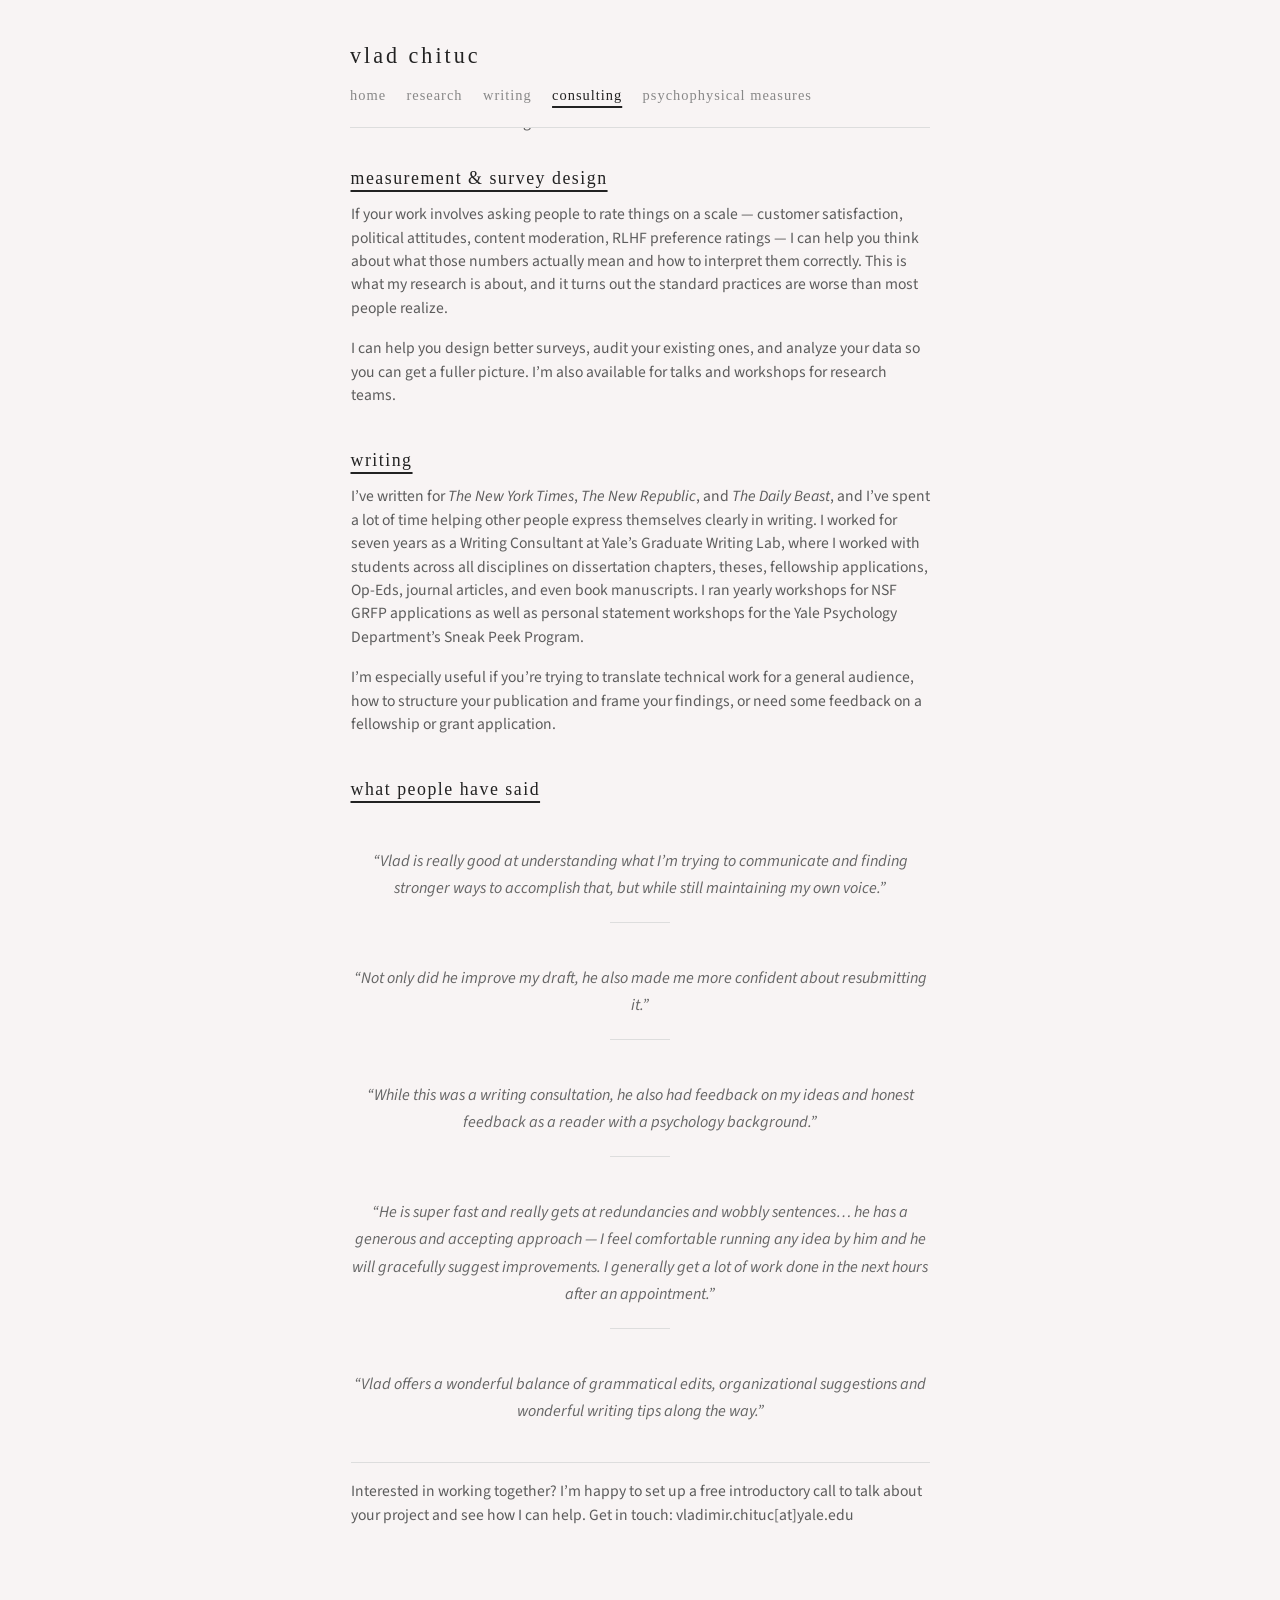
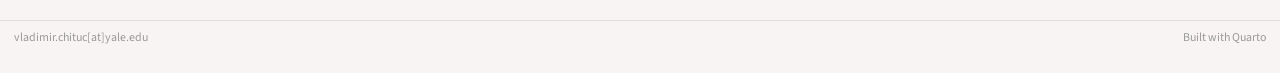
==== consulting.html @ decdd90c "Built site for gh-pages" ====
<!DOCTYPE html>
<html xmlns="http://www.w3.org/1999/xhtml" lang="en" xml:lang="en"><head>

<meta charset="utf-8">
<meta name="generator" content="quarto-1.8.27">

<meta name="viewport" content="width=device-width, initial-scale=1.0, user-scalable=yes">


<title>consulting – vlad chituc</title>
<style>
code{white-space: pre-wrap;}
span.smallcaps{font-variant: small-caps;}
div.columns{display: flex; gap: min(4vw, 1.5em);}
div.column{flex: auto; overflow-x: auto;}
div.hanging-indent{margin-left: 1.5em; text-indent: -1.5em;}
ul.task-list{list-style: none;}
ul.task-list li input[type="checkbox"] {
  width: 0.8em;
  margin: 0 0.8em 0.2em -1em; /* quarto-specific, see https://github.com/quarto-dev/quarto-cli/issues/4556 */ 
  vertical-align: middle;
}
</style>


<script src="site_libs/quarto-nav/quarto-nav.js"></script>
<script src="site_libs/quarto-nav/headroom.min.js"></script>
<script src="site_libs/clipboard/clipboard.min.js"></script>
<script src="site_libs/quarto-search/autocomplete.umd.js"></script>
<script src="site_libs/quarto-search/fuse.min.js"></script>
<script src="site_libs/quarto-search/quarto-search.js"></script>
<meta name="quarto:offset" content="./">
<script src="site_libs/quarto-html/quarto.js" type="module"></script>
<script src="site_libs/quarto-html/tabsets/tabsets.js" type="module"></script>
<script src="site_libs/quarto-html/axe/axe-check.js" type="module"></script>
<script src="site_libs/quarto-html/popper.min.js"></script>
<script src="site_libs/quarto-html/tippy.umd.min.js"></script>
<script src="site_libs/quarto-html/anchor.min.js"></script>
<link href="site_libs/quarto-html/tippy.css" rel="stylesheet">
<link href="site_libs/quarto-html/quarto-syntax-highlighting-ed96de9b727972fe78a7b5d16c58bf87.css" rel="stylesheet" id="quarto-text-highlighting-styles">
<script src="site_libs/bootstrap/bootstrap.min.js"></script>
<link href="site_libs/bootstrap/bootstrap-icons.css" rel="stylesheet">
<link href="site_libs/bootstrap/bootstrap-2ddfd3d036ffae7f70f91099f4ca9b3e.min.css" rel="stylesheet" append-hash="true" id="quarto-bootstrap" data-mode="light">
<script id="quarto-search-options" type="application/json">{
  "location": "navbar",
  "copy-button": false,
  "collapse-after": 3,
  "panel-placement": "end",
  "type": "overlay",
  "limit": 50,
  "keyboard-shortcut": [
    "f",
    "/",
    "s"
  ],
  "show-item-context": false,
  "language": {
    "search-no-results-text": "No results",
    "search-matching-documents-text": "matching documents",
    "search-copy-link-title": "Copy link to search",
    "search-hide-matches-text": "Hide additional matches",
    "search-more-match-text": "more match in this document",
    "search-more-matches-text": "more matches in this document",
    "search-clear-button-title": "Clear",
    "search-text-placeholder": "",
    "search-detached-cancel-button-title": "Cancel",
    "search-submit-button-title": "Submit",
    "search-label": "Search"
  }
}</script>


<meta property="og:title" content="consulting – vlad chituc">
<meta property="og:description" content="Cognitive scientist studying psychophysics and measurement at Yale University">
<meta property="og:site_name" content="vlad chituc">
</head>

<body class="nav-fixed consulting-page fullcontent quarto-light">

<div id="quarto-search-results"></div>
  <header id="quarto-header" class="headroom fixed-top">
    <nav class="navbar navbar-expand-lg " data-bs-theme="dark">
      <div class="navbar-container container-fluid">
      <div class="navbar-brand-container mx-auto">
    <a class="navbar-brand" href="./index.html">
    <span class="navbar-title">vlad chituc</span>
    </a>
  </div>
          <button class="navbar-toggler" type="button" data-bs-toggle="collapse" data-bs-target="#navbarCollapse" aria-controls="navbarCollapse" role="menu" aria-expanded="false" aria-label="Toggle navigation" onclick="if (window.quartoToggleHeadroom) { window.quartoToggleHeadroom(); }">
  <span class="navbar-toggler-icon"></span>
</button>
          <div class="collapse navbar-collapse" id="navbarCollapse">
            <ul class="navbar-nav navbar-nav-scroll me-auto">
  <li class="nav-item">
    <a class="nav-link" href="./index.html"> 
<span class="menu-text">home</span></a>
  </li>  
  <li class="nav-item">
    <a class="nav-link" href="./research.html"> 
<span class="menu-text">research</span></a>
  </li>  
  <li class="nav-item">
    <a class="nav-link" href="./writing.html"> 
<span class="menu-text">writing</span></a>
  </li>  
  <li class="nav-item">
    <a class="nav-link active" href="./consulting.html" aria-current="page"> 
<span class="menu-text">consulting</span></a>
  </li>  
  <li class="nav-item">
    <a class="nav-link" href="https://vladchituc.com/glms-tools/"> 
<span class="menu-text">psychophysical measures</span></a>
  </li>  
</ul>
          </div> <!-- /navcollapse -->
            <div class="quarto-navbar-tools">
</div>
      </div> <!-- /container-fluid -->
    </nav>
</header>
<!-- content -->
<div id="quarto-content" class="quarto-container page-columns page-rows-contents page-layout-article page-navbar">
<!-- sidebar -->
<!-- margin-sidebar -->
    
<!-- main -->
<main class="content" id="quarto-document-content">

<header id="title-block-header" class="quarto-title-block default">
<div class="quarto-title">
<h1 class="title">consulting</h1>
</div>



<div class="quarto-title-meta">

    
  
    
  </div>
  


</header>


<p>I do two kinds of consulting.</p>
<section id="measurement-survey-design" class="level2">
<h2 class="anchored" data-anchor-id="measurement-survey-design">measurement &amp; survey design</h2>
<p>If your work involves asking people to rate things on a scale — customer satisfaction, political attitudes, content moderation, RLHF preference ratings — I can help you think about what those numbers actually mean and how to interpret them correctly. This is what my research is about, and it turns out the standard practices are worse than most people realize.</p>
<p>I can help you design better surveys, audit your existing ones, and analyze your data so you can get a fuller picture. I’m also available for talks and workshops for research teams.</p>
</section>
<section id="writing" class="level2">
<h2 class="anchored" data-anchor-id="writing">writing</h2>
<p>I’ve written for <em>The New York Times</em>, <em>The New Republic</em>, and <em>The Daily Beast</em>, and I’ve spent a lot of time helping other people express themselves clearly in writing. I worked for seven years as a Writing Consultant at Yale’s Graduate Writing Lab, where I worked with students across all disciplines on dissertation chapters, theses, fellowship applications, Op-Eds, journal articles, and even book manuscripts. I ran yearly workshops for NSF GRFP applications as well as personal statement workshops for the Yale Psychology Department’s <a href="https://www.yalepsychdei.com/sneak-peek">Sneak Peek Program</a>.</p>
<p>I’m especially useful if you’re trying to translate technical work for a general audience, how to structure your publication and frame your findings, or need some feedback on a fellowship or grant application.</p>
</section>
<section id="what-people-have-said" class="level2">
<h2 class="anchored" data-anchor-id="what-people-have-said">what people have said</h2>
<div class="testimonials">
<div class="testimonial">
<p>“Vlad is really good at understanding what I’m trying to communicate and finding stronger ways to accomplish that, but while still maintaining my own voice.”</p>
</div>
<div class="testimonial">
<p>“Not only did he improve my draft, he also made me more confident about resubmitting it.”</p>
</div>
<div class="testimonial">
<p>“While this was a writing consultation, he also had feedback on my ideas and honest feedback as a reader with a psychology background.”</p>
</div>
<div class="testimonial">
<p>“He is super fast and really gets at redundancies and wobbly sentences… he has a generous and accepting approach — I feel comfortable running any idea by him and he will gracefully suggest improvements. I generally get a lot of work done in the next hours after an appointment.”</p>
</div>
<div class="testimonial">
<p>“Vlad offers a wonderful balance of grammatical edits, organizational suggestions and wonderful writing tips along the way.”</p>
</div>
</div>
<hr>
<p>Interested in working together? I’m happy to set up a free introductory call to talk about your project and see how I can help. Get in touch: vladimir.chituc[at]yale.edu</p>


</section>

</main> <!-- /main -->
<script id="quarto-html-after-body" type="application/javascript">
  window.document.addEventListener("DOMContentLoaded", function (event) {
    const icon = "";
    const anchorJS = new window.AnchorJS();
    anchorJS.options = {
      placement: 'right',
      icon: icon
    };
    anchorJS.add('.anchored');
    const isCodeAnnotation = (el) => {
      for (const clz of el.classList) {
        if (clz.startsWith('code-annotation-')) {                     
          return true;
        }
      }
      return false;
    }
    const onCopySuccess = function(e) {
      // button target
      const button = e.trigger;
      // don't keep focus
      button.blur();
      // flash "checked"
      button.classList.add('code-copy-button-checked');
      var currentTitle = button.getAttribute("title");
      button.setAttribute("title", "Copied!");
      let tooltip;
      if (window.bootstrap) {
        button.setAttribute("data-bs-toggle", "tooltip");
        button.setAttribute("data-bs-placement", "left");
        button.setAttribute("data-bs-title", "Copied!");
        tooltip = new bootstrap.Tooltip(button, 
          { trigger: "manual", 
            customClass: "code-copy-button-tooltip",
            offset: [0, -8]});
        tooltip.show();    
      }
      setTimeout(function() {
        if (tooltip) {
          tooltip.hide();
          button.removeAttribute("data-bs-title");
          button.removeAttribute("data-bs-toggle");
          button.removeAttribute("data-bs-placement");
        }
        button.setAttribute("title", currentTitle);
        button.classList.remove('code-copy-button-checked');
      }, 1000);
      // clear code selection
      e.clearSelection();
    }
    const getTextToCopy = function(trigger) {
      const outerScaffold = trigger.parentElement.cloneNode(true);
      const codeEl = outerScaffold.querySelector('code');
      for (const childEl of codeEl.children) {
        if (isCodeAnnotation(childEl)) {
          childEl.remove();
        }
      }
      return codeEl.innerText;
    }
    const clipboard = new window.ClipboardJS('.code-copy-button:not([data-in-quarto-modal])', {
      text: getTextToCopy
    });
    clipboard.on('success', onCopySuccess);
    if (window.document.getElementById('quarto-embedded-source-code-modal')) {
      const clipboardModal = new window.ClipboardJS('.code-copy-button[data-in-quarto-modal]', {
        text: getTextToCopy,
        container: window.document.getElementById('quarto-embedded-source-code-modal')
      });
      clipboardModal.on('success', onCopySuccess);
    }
      var localhostRegex = new RegExp(/^(?:http|https):\/\/localhost\:?[0-9]*\//);
      var mailtoRegex = new RegExp(/^mailto:/);
        var filterRegex = new RegExp("https:\/\/vladchituc\.com");
      var isInternal = (href) => {
          return filterRegex.test(href) || localhostRegex.test(href) || mailtoRegex.test(href);
      }
      // Inspect non-navigation links and adorn them if external
     var links = window.document.querySelectorAll('a[href]:not(.nav-link):not(.navbar-brand):not(.toc-action):not(.sidebar-link):not(.sidebar-item-toggle):not(.pagination-link):not(.no-external):not([aria-hidden]):not(.dropdown-item):not(.quarto-navigation-tool):not(.about-link)');
      for (var i=0; i<links.length; i++) {
        const link = links[i];
        if (!isInternal(link.href)) {
          // undo the damage that might have been done by quarto-nav.js in the case of
          // links that we want to consider external
          if (link.dataset.originalHref !== undefined) {
            link.href = link.dataset.originalHref;
          }
            // target, if specified
            link.setAttribute("target", "_blank");
            if (link.getAttribute("rel") === null) {
              link.setAttribute("rel", "noopener");
            }
        }
      }
    function tippyHover(el, contentFn, onTriggerFn, onUntriggerFn) {
      const config = {
        allowHTML: true,
        maxWidth: 500,
        delay: 100,
        arrow: false,
        appendTo: function(el) {
            return el.parentElement;
        },
        interactive: true,
        interactiveBorder: 10,
        theme: 'quarto',
        placement: 'bottom-start',
      };
      if (contentFn) {
        config.content = contentFn;
      }
      if (onTriggerFn) {
        config.onTrigger = onTriggerFn;
      }
      if (onUntriggerFn) {
        config.onUntrigger = onUntriggerFn;
      }
      window.tippy(el, config); 
    }
    const noterefs = window.document.querySelectorAll('a[role="doc-noteref"]');
    for (var i=0; i<noterefs.length; i++) {
      const ref = noterefs[i];
      tippyHover(ref, function() {
        // use id or data attribute instead here
        let href = ref.getAttribute('data-footnote-href') || ref.getAttribute('href');
        try { href = new URL(href).hash; } catch {}
        const id = href.replace(/^#\/?/, "");
        const note = window.document.getElementById(id);
        if (note) {
          return note.innerHTML;
        } else {
          return "";
        }
      });
    }
    const xrefs = window.document.querySelectorAll('a.quarto-xref');
    const processXRef = (id, note) => {
      // Strip column container classes
      const stripColumnClz = (el) => {
        el.classList.remove("page-full", "page-columns");
        if (el.children) {
          for (const child of el.children) {
            stripColumnClz(child);
          }
        }
      }
      stripColumnClz(note)
      if (id === null || id.startsWith('sec-')) {
        // Special case sections, only their first couple elements
        const container = document.createElement("div");
        if (note.children && note.children.length > 2) {
          container.appendChild(note.children[0].cloneNode(true));
          for (let i = 1; i < note.children.length; i++) {
            const child = note.children[i];
            if (child.tagName === "P" && child.innerText === "") {
              continue;
            } else {
              container.appendChild(child.cloneNode(true));
              break;
            }
          }
          if (window.Quarto?.typesetMath) {
            window.Quarto.typesetMath(container);
          }
          return container.innerHTML
        } else {
          if (window.Quarto?.typesetMath) {
            window.Quarto.typesetMath(note);
          }
          return note.innerHTML;
        }
      } else {
        // Remove any anchor links if they are present
        const anchorLink = note.querySelector('a.anchorjs-link');
        if (anchorLink) {
          anchorLink.remove();
        }
        if (window.Quarto?.typesetMath) {
          window.Quarto.typesetMath(note);
        }
        if (note.classList.contains("callout")) {
          return note.outerHTML;
        } else {
          return note.innerHTML;
        }
      }
    }
    for (var i=0; i<xrefs.length; i++) {
      const xref = xrefs[i];
      tippyHover(xref, undefined, function(instance) {
        instance.disable();
        let url = xref.getAttribute('href');
        let hash = undefined; 
        if (url.startsWith('#')) {
          hash = url;
        } else {
          try { hash = new URL(url).hash; } catch {}
        }
        if (hash) {
          const id = hash.replace(/^#\/?/, "");
          const note = window.document.getElementById(id);
          if (note !== null) {
            try {
              const html = processXRef(id, note.cloneNode(true));
              instance.setContent(html);
            } finally {
              instance.enable();
              instance.show();
            }
          } else {
            // See if we can fetch this
            fetch(url.split('#')[0])
            .then(res => res.text())
            .then(html => {
              const parser = new DOMParser();
              const htmlDoc = parser.parseFromString(html, "text/html");
              const note = htmlDoc.getElementById(id);
              if (note !== null) {
                const html = processXRef(id, note);
                instance.setContent(html);
              } 
            }).finally(() => {
              instance.enable();
              instance.show();
            });
          }
        } else {
          // See if we can fetch a full url (with no hash to target)
          // This is a special case and we should probably do some content thinning / targeting
          fetch(url)
          .then(res => res.text())
          .then(html => {
            const parser = new DOMParser();
            const htmlDoc = parser.parseFromString(html, "text/html");
            const note = htmlDoc.querySelector('main.content');
            if (note !== null) {
              // This should only happen for chapter cross references
              // (since there is no id in the URL)
              // remove the first header
              if (note.children.length > 0 && note.children[0].tagName === "HEADER") {
                note.children[0].remove();
              }
              const html = processXRef(null, note);
              instance.setContent(html);
            } 
          }).finally(() => {
            instance.enable();
            instance.show();
          });
        }
      }, function(instance) {
      });
    }
        let selectedAnnoteEl;
        const selectorForAnnotation = ( cell, annotation) => {
          let cellAttr = 'data-code-cell="' + cell + '"';
          let lineAttr = 'data-code-annotation="' +  annotation + '"';
          const selector = 'span[' + cellAttr + '][' + lineAttr + ']';
          return selector;
        }
        const selectCodeLines = (annoteEl) => {
          const doc = window.document;
          const targetCell = annoteEl.getAttribute("data-target-cell");
          const targetAnnotation = annoteEl.getAttribute("data-target-annotation");
          const annoteSpan = window.document.querySelector(selectorForAnnotation(targetCell, targetAnnotation));
          const lines = annoteSpan.getAttribute("data-code-lines").split(",");
          const lineIds = lines.map((line) => {
            return targetCell + "-" + line;
          })
          let top = null;
          let height = null;
          let parent = null;
          if (lineIds.length > 0) {
              //compute the position of the single el (top and bottom and make a div)
              const el = window.document.getElementById(lineIds[0]);
              top = el.offsetTop;
              height = el.offsetHeight;
              parent = el.parentElement.parentElement;
            if (lineIds.length > 1) {
              const lastEl = window.document.getElementById(lineIds[lineIds.length - 1]);
              const bottom = lastEl.offsetTop + lastEl.offsetHeight;
              height = bottom - top;
            }
            if (top !== null && height !== null && parent !== null) {
              // cook up a div (if necessary) and position it 
              let div = window.document.getElementById("code-annotation-line-highlight");
              if (div === null) {
                div = window.document.createElement("div");
                div.setAttribute("id", "code-annotation-line-highlight");
                div.style.position = 'absolute';
                parent.appendChild(div);
              }
              div.style.top = top - 2 + "px";
              div.style.height = height + 4 + "px";
              div.style.left = 0;
              let gutterDiv = window.document.getElementById("code-annotation-line-highlight-gutter");
              if (gutterDiv === null) {
                gutterDiv = window.document.createElement("div");
                gutterDiv.setAttribute("id", "code-annotation-line-highlight-gutter");
                gutterDiv.style.position = 'absolute';
                const codeCell = window.document.getElementById(targetCell);
                const gutter = codeCell.querySelector('.code-annotation-gutter');
                gutter.appendChild(gutterDiv);
              }
              gutterDiv.style.top = top - 2 + "px";
              gutterDiv.style.height = height + 4 + "px";
            }
            selectedAnnoteEl = annoteEl;
          }
        };
        const unselectCodeLines = () => {
          const elementsIds = ["code-annotation-line-highlight", "code-annotation-line-highlight-gutter"];
          elementsIds.forEach((elId) => {
            const div = window.document.getElementById(elId);
            if (div) {
              div.remove();
            }
          });
          selectedAnnoteEl = undefined;
        };
          // Handle positioning of the toggle
      window.addEventListener(
        "resize",
        throttle(() => {
          elRect = undefined;
          if (selectedAnnoteEl) {
            selectCodeLines(selectedAnnoteEl);
          }
        }, 10)
      );
      function throttle(fn, ms) {
      let throttle = false;
      let timer;
        return (...args) => {
          if(!throttle) { // first call gets through
              fn.apply(this, args);
              throttle = true;
          } else { // all the others get throttled
              if(timer) clearTimeout(timer); // cancel #2
              timer = setTimeout(() => {
                fn.apply(this, args);
                timer = throttle = false;
              }, ms);
          }
        };
      }
        // Attach click handler to the DT
        const annoteDls = window.document.querySelectorAll('dt[data-target-cell]');
        for (const annoteDlNode of annoteDls) {
          annoteDlNode.addEventListener('click', (event) => {
            const clickedEl = event.target;
            if (clickedEl !== selectedAnnoteEl) {
              unselectCodeLines();
              const activeEl = window.document.querySelector('dt[data-target-cell].code-annotation-active');
              if (activeEl) {
                activeEl.classList.remove('code-annotation-active');
              }
              selectCodeLines(clickedEl);
              clickedEl.classList.add('code-annotation-active');
            } else {
              // Unselect the line
              unselectCodeLines();
              clickedEl.classList.remove('code-annotation-active');
            }
          });
        }
    const findCites = (el) => {
      const parentEl = el.parentElement;
      if (parentEl) {
        const cites = parentEl.dataset.cites;
        if (cites) {
          return {
            el,
            cites: cites.split(' ')
          };
        } else {
          return findCites(el.parentElement)
        }
      } else {
        return undefined;
      }
    };
    var bibliorefs = window.document.querySelectorAll('a[role="doc-biblioref"]');
    for (var i=0; i<bibliorefs.length; i++) {
      const ref = bibliorefs[i];
      const citeInfo = findCites(ref);
      if (citeInfo) {
        tippyHover(citeInfo.el, function() {
          var popup = window.document.createElement('div');
          citeInfo.cites.forEach(function(cite) {
            var citeDiv = window.document.createElement('div');
            citeDiv.classList.add('hanging-indent');
            citeDiv.classList.add('csl-entry');
            var biblioDiv = window.document.getElementById('ref-' + cite);
            if (biblioDiv) {
              citeDiv.innerHTML = biblioDiv.innerHTML;
            }
            popup.appendChild(citeDiv);
          });
          return popup.innerHTML;
        });
      }
    }
  });
  </script>
</div> <!-- /content -->
<footer class="footer">
  <div class="nav-footer">
    <div class="nav-footer-left">
<p>vladimir.chituc[at]yale.edu</p>
</div>   
    <div class="nav-footer-center">
      &nbsp;
    </div>
    <div class="nav-footer-right">
<p>Built with <a href="https://quarto.org">Quarto</a></p>
</div>
  </div>
</footer>




</body></html>
---- site_libs/quarto-html/tippy.css ----
.tippy-box[data-animation=fade][data-state=hidden]{opacity:0}[data-tippy-root]{max-width:calc(100vw - 10px)}.tippy-box{position:relative;background-color:#333;color:#fff;border-radius:4px;font-size:14px;line-height:1.4;white-space:normal;outline:0;transition-property:transform,visibility,opacity}.tippy-box[data-placement^=top]>.tippy-arrow{bottom:0}.tippy-box[data-placement^=top]>.tippy-arrow:before{bottom:-7px;left:0;border-width:8px 8px 0;border-top-color:initial;transform-origin:center top}.tippy-box[data-placement^=bottom]>.tippy-arrow{top:0}.tippy-box[data-placement^=bottom]>.tippy-arrow:before{top:-7px;left:0;border-width:0 8px 8px;border-bottom-color:initial;transform-origin:center bottom}.tippy-box[data-placement^=left]>.tippy-arrow{right:0}.tippy-box[data-placement^=left]>.tippy-arrow:before{border-width:8px 0 8px 8px;border-left-color:initial;right:-7px;transform-origin:center left}.tippy-box[data-placement^=right]>.tippy-arrow{left:0}.tippy-box[data-placement^=right]>.tippy-arrow:before{left:-7px;border-width:8px 8px 8px 0;border-right-color:initial;transform-origin:center right}.tippy-box[data-inertia][data-state=visible]{transition-timing-function:cubic-bezier(.54,1.5,.38,1.11)}.tippy-arrow{width:16px;height:16px;color:#333}.tippy-arrow:before{content:"";position:absolute;border-color:transparent;border-style:solid}.tippy-content{position:relative;padding:5px 9px;z-index:1}
---- site_libs/quarto-html/quarto-syntax-highlighting-ed96de9b727972fe78a7b5d16c58bf87.css ----
/* quarto syntax highlight colors */
:root {
  --quarto-hl-ot-color: #003B4F;
  --quarto-hl-at-color: #657422;
  --quarto-hl-ss-color: #20794D;
  --quarto-hl-an-color: #5E5E5E;
  --quarto-hl-fu-color: #4758AB;
  --quarto-hl-st-color: #20794D;
  --quarto-hl-cf-color: #003B4F;
  --quarto-hl-op-color: #5E5E5E;
  --quarto-hl-er-color: #AD0000;
  --quarto-hl-bn-color: #AD0000;
  --quarto-hl-al-color: #AD0000;
  --quarto-hl-va-color: #111111;
  --quarto-hl-bu-color: inherit;
  --quarto-hl-ex-color: inherit;
  --quarto-hl-pp-color: #AD0000;
  --quarto-hl-in-color: #5E5E5E;
  --quarto-hl-vs-color: #20794D;
  --quarto-hl-wa-color: #5E5E5E;
  --quarto-hl-do-color: #5E5E5E;
  --quarto-hl-im-color: #00769E;
  --quarto-hl-ch-color: #20794D;
  --quarto-hl-dt-color: #AD0000;
  --quarto-hl-fl-color: #AD0000;
  --quarto-hl-co-color: #5E5E5E;
  --quarto-hl-cv-color: #5E5E5E;
  --quarto-hl-cn-color: #8f5902;
  --quarto-hl-sc-color: #5E5E5E;
  --quarto-hl-dv-color: #AD0000;
  --quarto-hl-kw-color: #003B4F;
}

/* other quarto variables */
:root {
  --quarto-font-monospace: SFMono-Regular, Menlo, Monaco, Consolas, "Liberation Mono", "Courier New", monospace;
}

/* syntax highlight based on Pandoc's rules */
pre > code.sourceCode > span {
  color: #003B4F;
}

code.sourceCode > span {
  color: #003B4F;
}

div.sourceCode,
div.sourceCode pre.sourceCode {
  color: #003B4F;
}

/* Normal */
code span {
  color: #003B4F;
}

/* Alert */
code span.al {
  color: #AD0000;
  font-style: inherit;
}

/* Annotation */
code span.an {
  color: #5E5E5E;
  font-style: inherit;
}

/* Attribute */
code span.at {
  color: #657422;
  font-style: inherit;
}

/* BaseN */
code span.bn {
  color: #AD0000;
  font-style: inherit;
}

/* BuiltIn */
code span.bu {
  font-style: inherit;
}

/* ControlFlow */
code span.cf {
  color: #003B4F;
  font-weight: bold;
  font-style: inherit;
}

/* Char */
code span.ch {
  color: #20794D;
  font-style: inherit;
}

/* Constant */
code span.cn {
  color: #8f5902;
  font-style: inherit;
}

/* Comment */
code span.co {
  color: #5E5E5E;
  font-style: inherit;
}

/* CommentVar */
code span.cv {
  color: #5E5E5E;
  font-style: italic;
}

/* Documentation */
code span.do {
  color: #5E5E5E;
  font-style: italic;
}

/* DataType */
code span.dt {
  color: #AD0000;
  font-style: inherit;
}

/* DecVal */
code span.dv {
  color: #AD0000;
  font-style: inherit;
}

/* Error */
code span.er {
  color: #AD0000;
  font-style: inherit;
}

/* Extension */
code span.ex {
  font-style: inherit;
}

/* Float */
code span.fl {
  color: #AD0000;
  font-style: inherit;
}

/* Function */
code span.fu {
  color: #4758AB;
  font-style: inherit;
}

/* Import */
code span.im {
  color: #00769E;
  font-style: inherit;
}

/* Information */
code span.in {
  color: #5E5E5E;
  font-style: inherit;
}

/* Keyword */
code span.kw {
  color: #003B4F;
  font-weight: bold;
  font-style: inherit;
}

/* Operator */
code span.op {
  color: #5E5E5E;
  font-style: inherit;
}

/* Other */
code span.ot {
  color: #003B4F;
  font-style: inherit;
}

/* Preprocessor */
code span.pp {
  color: #AD0000;
  font-style: inherit;
}

/* SpecialChar */
code span.sc {
  color: #5E5E5E;
  font-style: inherit;
}

/* SpecialString */
code span.ss {
  color: #20794D;
  font-style: inherit;
}

/* String */
code span.st {
  color: #20794D;
  font-style: inherit;
}

/* Variable */
code span.va {
  color: #111111;
  font-style: inherit;
}

/* VerbatimString */
code span.vs {
  color: #20794D;
  font-style: inherit;
}

/* Warning */
code span.wa {
  color: #5E5E5E;
  font-style: italic;
}

.prevent-inlining {
  content: "</";
}

/*# sourceMappingURL=0920dd6d7437995b8cdf7429764427b1.css.map */
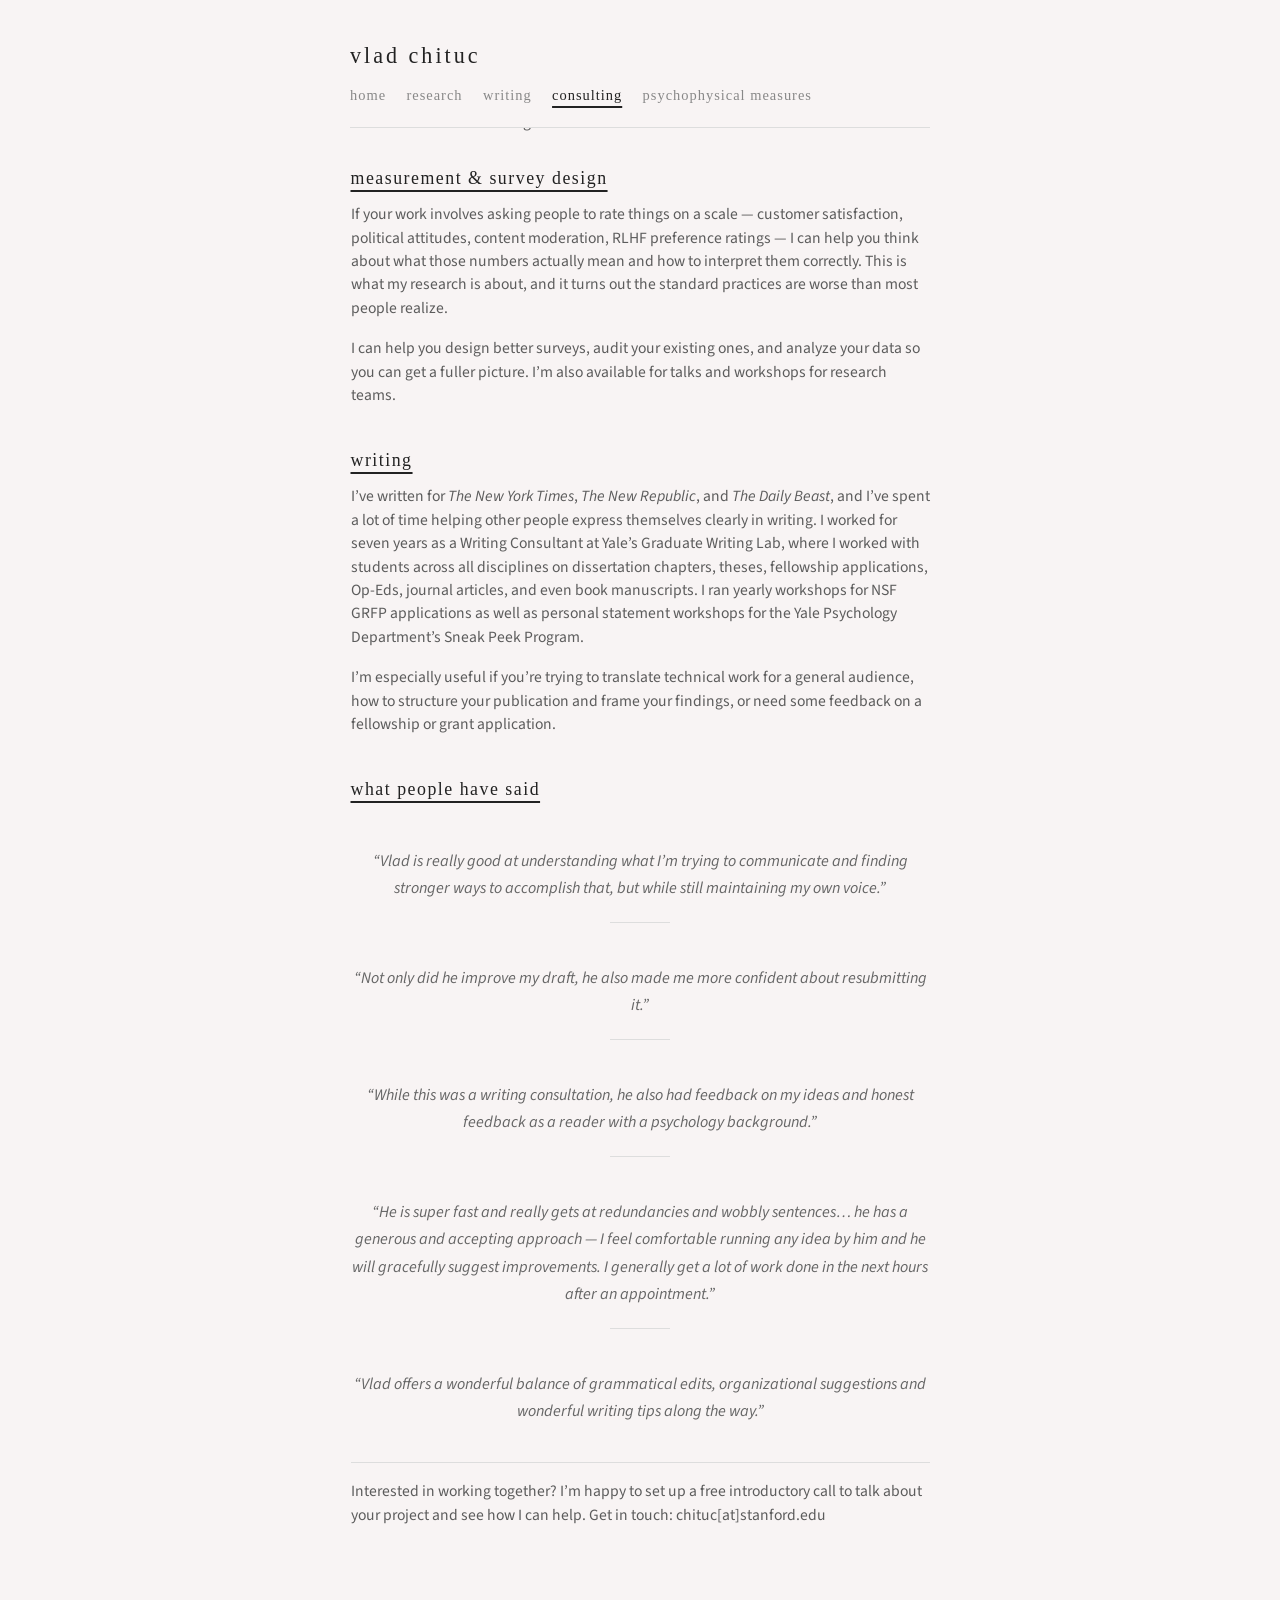
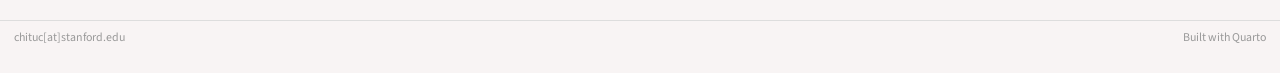
==== commit 67fdca05: "Built site for gh-pages" ====
--- a/consulting.html
+++ b/consulting.html
@@ -2,13 +2,16 @@
 <html xmlns="http://www.w3.org/1999/xhtml" lang="en" xml:lang="en"><head>
 
 <meta charset="utf-8">
-<meta name="generator" content="quarto-1.8.27">
+<meta name="generator" content="quarto-1.9.38">
 
 <meta name="viewport" content="width=device-width, initial-scale=1.0, user-scalable=yes">
 
 
 <title>consulting – vlad chituc</title>
 <style>
+/* Default styles provided by pandoc.
+** See https://pandoc.org/MANUAL.html#variables-for-html for config info.
+*/
 code{white-space: pre-wrap;}
 span.smallcaps{font-variant: small-caps;}
 div.columns{display: flex; gap: min(4vw, 1.5em);}
@@ -32,15 +35,14 @@
 <meta name="quarto:offset" content="./">
 <script src="site_libs/quarto-html/quarto.js" type="module"></script>
 <script src="site_libs/quarto-html/tabsets/tabsets.js" type="module"></script>
-<script src="site_libs/quarto-html/axe/axe-check.js" type="module"></script>
 <script src="site_libs/quarto-html/popper.min.js"></script>
 <script src="site_libs/quarto-html/tippy.umd.min.js"></script>
 <script src="site_libs/quarto-html/anchor.min.js"></script>
 <link href="site_libs/quarto-html/tippy.css" rel="stylesheet">
-<link href="site_libs/quarto-html/quarto-syntax-highlighting-ed96de9b727972fe78a7b5d16c58bf87.css" rel="stylesheet" id="quarto-text-highlighting-styles">
+<link href="site_libs/quarto-html/quarto-syntax-highlighting-15634bcf2e68342d4ad2dfa704d543f6.css" rel="stylesheet" id="quarto-text-highlighting-styles">
 <script src="site_libs/bootstrap/bootstrap.min.js"></script>
 <link href="site_libs/bootstrap/bootstrap-icons.css" rel="stylesheet">
-<link href="site_libs/bootstrap/bootstrap-2ddfd3d036ffae7f70f91099f4ca9b3e.min.css" rel="stylesheet" append-hash="true" id="quarto-bootstrap" data-mode="light">
+<link href="site_libs/bootstrap/bootstrap-b256c3d1d02c449c6054f06b7a2e3cd0.min.css" rel="stylesheet" append-hash="true" id="quarto-bootstrap" data-mode="light">
 <script id="quarto-search-options" type="application/json">{
   "location": "navbar",
   "copy-button": false,
@@ -71,7 +73,7 @@
 
 
 <meta property="og:title" content="consulting – vlad chituc">
-<meta property="og:description" content="Cognitive scientist studying psychophysics and measurement at Yale University">
+<meta property="og:description" content="Cognitive scientist studying psychophysics and measurement at Stanford University">
 <meta property="og:site_name" content="vlad chituc">
 </head>
 
@@ -176,7 +178,7 @@
 </div>
 </div>
 <hr>
-<p>Interested in working together? I’m happy to set up a free introductory call to talk about your project and see how I can help. Get in touch: vladimir.chituc[at]yale.edu</p>
+<p>Interested in working together? I’m happy to set up a free introductory call to talk about your project and see how I can help. Get in touch: chituc[at]stanford.edu</p>
 
 
 </section>
@@ -591,7 +593,7 @@
 <footer class="footer">
   <div class="nav-footer">
     <div class="nav-footer-left">
-<p>vladimir.chituc[at]yale.edu</p>
+<p>chituc[at]stanford.edu</p>
 </div>   
     <div class="nav-footer-center">
       &nbsp;
--- a/site_libs/quarto-html/quarto-syntax-highlighting-15634bcf2e68342d4ad2dfa704d543f6.css
+++ b/site_libs/quarto-html/quarto-syntax-highlighting-15634bcf2e68342d4ad2dfa704d543f6.css
@@ -0,0 +1,236 @@
+/* quarto syntax highlight colors */
+:root {
+  --quarto-hl-ot-color: #003B4F;
+  --quarto-hl-at-color: #657422;
+  --quarto-hl-ss-color: #20794D;
+  --quarto-hl-an-color: #5E5E5E;
+  --quarto-hl-fu-color: #4758AB;
+  --quarto-hl-st-color: #20794D;
+  --quarto-hl-cf-color: #003B4F;
+  --quarto-hl-op-color: #5E5E5E;
+  --quarto-hl-er-color: #AD0000;
+  --quarto-hl-bn-color: #AD0000;
+  --quarto-hl-al-color: #AD0000;
+  --quarto-hl-va-color: #111111;
+  --quarto-hl-bu-color: inherit;
+  --quarto-hl-ex-color: inherit;
+  --quarto-hl-pp-color: #AD0000;
+  --quarto-hl-in-color: #5E5E5E;
+  --quarto-hl-vs-color: #20794D;
+  --quarto-hl-wa-color: #5E5E5E;
+  --quarto-hl-do-color: #5E5E5E;
+  --quarto-hl-im-color: #00769E;
+  --quarto-hl-ch-color: #20794D;
+  --quarto-hl-dt-color: #AD0000;
+  --quarto-hl-fl-color: #AD0000;
+  --quarto-hl-co-color: #5E5E5E;
+  --quarto-hl-cv-color: #5E5E5E;
+  --quarto-hl-cn-color: #8f5902;
+  --quarto-hl-sc-color: #5E5E5E;
+  --quarto-hl-dv-color: #AD0000;
+  --quarto-hl-kw-color: #003B4F;
+}
+
+/* other quarto variables */
+:root {
+  --quarto-font-monospace: SFMono-Regular, Menlo, Monaco, Consolas, "Liberation Mono", "Courier New", monospace;
+}
+
+/* syntax highlight based on Pandoc's rules */
+pre > code.sourceCode > span {
+  color: #003B4F;
+}
+
+code.sourceCode > span {
+  color: #003B4F;
+}
+
+div.sourceCode,
+div.sourceCode pre.sourceCode {
+  color: #003B4F;
+}
+
+/* Normal */
+code span {
+  color: #003B4F;
+}
+
+/* Alert */
+code span.al {
+  color: #AD0000;
+  font-style: inherit;
+}
+
+/* Annotation */
+code span.an {
+  color: #5E5E5E;
+  font-style: inherit;
+}
+
+/* Attribute */
+code span.at {
+  color: #657422;
+  font-style: inherit;
+}
+
+/* BaseN */
+code span.bn {
+  color: #AD0000;
+  font-style: inherit;
+}
+
+/* BuiltIn */
+code span.bu {
+  font-style: inherit;
+}
+
+/* ControlFlow */
+code span.cf {
+  color: #003B4F;
+  font-weight: bold;
+  font-style: inherit;
+}
+
+/* Char */
+code span.ch {
+  color: #20794D;
+  font-style: inherit;
+}
+
+/* Constant */
+code span.cn {
+  color: #8f5902;
+  font-style: inherit;
+}
+
+/* Comment */
+code span.co {
+  color: #5E5E5E;
+  font-style: inherit;
+}
+
+/* CommentVar */
+code span.cv {
+  color: #5E5E5E;
+  font-style: italic;
+}
+
+/* Documentation */
+code span.do {
+  color: #5E5E5E;
+  font-style: italic;
+}
+
+/* DataType */
+code span.dt {
+  color: #AD0000;
+  font-style: inherit;
+}
+
+/* DecVal */
+code span.dv {
+  color: #AD0000;
+  font-style: inherit;
+}
+
+/* Error */
+code span.er {
+  color: #AD0000;
+  font-style: inherit;
+}
+
+/* Extension */
+code span.ex {
+  font-style: inherit;
+}
+
+/* Float */
+code span.fl {
+  color: #AD0000;
+  font-style: inherit;
+}
+
+/* Function */
+code span.fu {
+  color: #4758AB;
+  font-style: inherit;
+}
+
+/* Import */
+code span.im {
+  color: #00769E;
+  font-style: inherit;
+}
+
+/* Information */
+code span.in {
+  color: #5E5E5E;
+  font-style: inherit;
+}
+
+/* Keyword */
+code span.kw {
+  color: #003B4F;
+  font-weight: bold;
+  font-style: inherit;
+}
+
+/* Operator */
+code span.op {
+  color: #5E5E5E;
+  font-style: inherit;
+}
+
+/* Other */
+code span.ot {
+  color: #003B4F;
+  font-style: inherit;
+}
+
+/* Preprocessor */
+code span.pp {
+  color: #AD0000;
+  font-style: inherit;
+}
+
+/* SpecialChar */
+code span.sc {
+  color: #5E5E5E;
+  font-style: inherit;
+}
+
+/* SpecialString */
+code span.ss {
+  color: #20794D;
+  font-style: inherit;
+}
+
+/* String */
+code span.st {
+  color: #20794D;
+  font-style: inherit;
+}
+
+/* Variable */
+code span.va {
+  color: #111111;
+  font-style: inherit;
+}
+
+/* VerbatimString */
+code span.vs {
+  color: #20794D;
+  font-style: inherit;
+}
+
+/* Warning */
+code span.wa {
+  color: #5E5E5E;
+  font-style: italic;
+}
+
+.prevent-inlining {
+  content: "</";
+}
+
+/*# sourceMappingURL=f23921c56f73e400b49028c9186a1aa0.css.map */
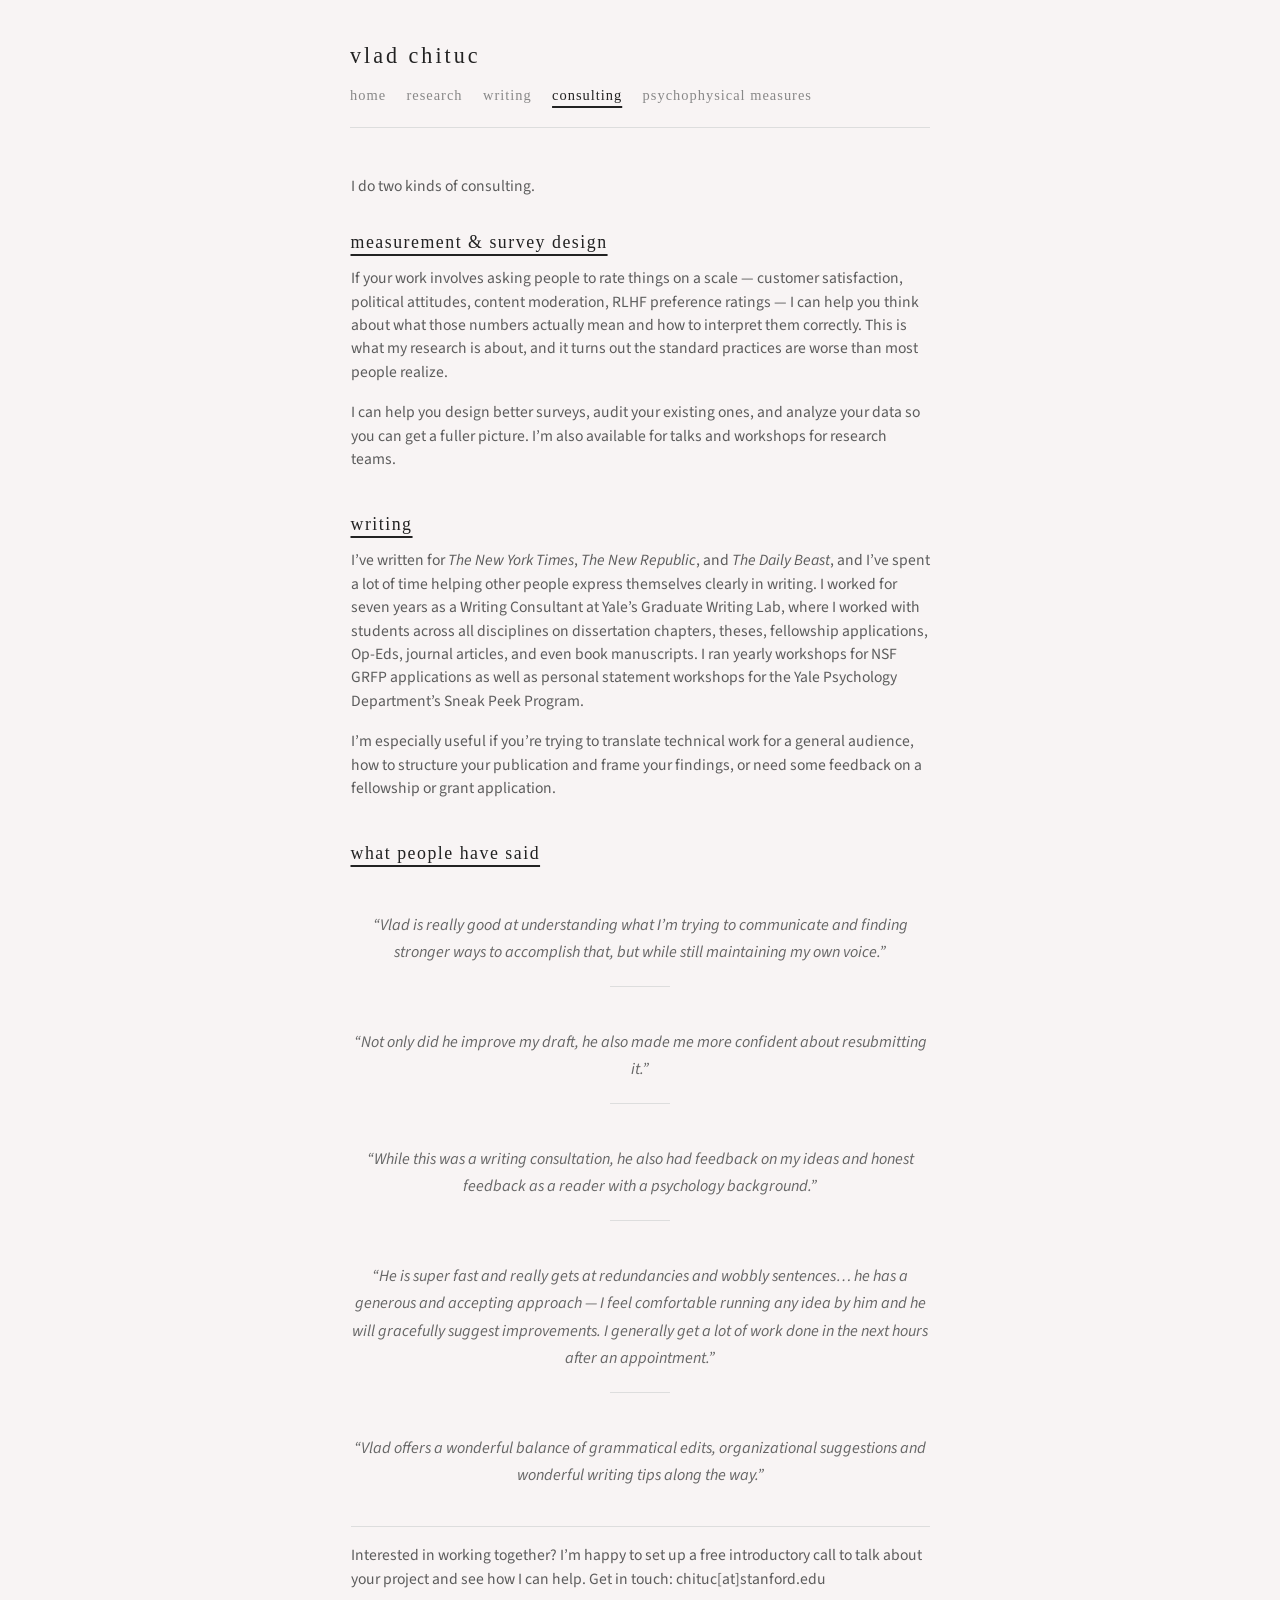
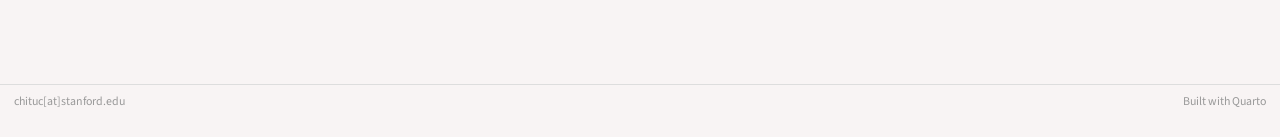
==== commit a38f2287: "Built site for gh-pages" ====
--- a/consulting.html
+++ b/consulting.html
@@ -2,7 +2,7 @@
 <html xmlns="http://www.w3.org/1999/xhtml" lang="en" xml:lang="en"><head>
 
 <meta charset="utf-8">
-<meta name="generator" content="quarto-1.9.38">
+<meta name="generator" content="quarto-1.10.18">
 
 <meta name="viewport" content="width=device-width, initial-scale=1.0, user-scalable=yes">
 
@@ -12,10 +12,13 @@
 /* Default styles provided by pandoc.
 ** See https://pandoc.org/MANUAL.html#variables-for-html for config info.
 */
-code{white-space: pre-wrap;}
 span.smallcaps{font-variant: small-caps;}
-div.columns{display: flex; gap: min(4vw, 1.5em);}
-div.column{flex: auto; overflow-x: auto;}
+div.columns{display: flex; gap: 1.5em;}
+div.column{flex: auto;}
+@media screen {
+div.columns{gap: min(4vw, 1.5em);}
+div.column{overflow-x: auto;}
+}
 div.hanging-indent{margin-left: 1.5em; text-indent: -1.5em;}
 ul.task-list{list-style: none;}
 ul.task-list li input[type="checkbox"] {
@@ -39,10 +42,10 @@
 <script src="site_libs/quarto-html/tippy.umd.min.js"></script>
 <script src="site_libs/quarto-html/anchor.min.js"></script>
 <link href="site_libs/quarto-html/tippy.css" rel="stylesheet">
-<link href="site_libs/quarto-html/quarto-syntax-highlighting-15634bcf2e68342d4ad2dfa704d543f6.css" rel="stylesheet" id="quarto-text-highlighting-styles">
+<link href="site_libs/quarto-html/quarto-syntax-highlighting-64a204ab8560d761af7679ceaba22944.css" rel="stylesheet" id="quarto-text-highlighting-styles">
 <script src="site_libs/bootstrap/bootstrap.min.js"></script>
 <link href="site_libs/bootstrap/bootstrap-icons.css" rel="stylesheet">
-<link href="site_libs/bootstrap/bootstrap-b256c3d1d02c449c6054f06b7a2e3cd0.min.css" rel="stylesheet" append-hash="true" id="quarto-bootstrap" data-mode="light">
+<link href="site_libs/bootstrap/bootstrap-5713f3742d085f0d9696c1c3753e0a1f.min.css" rel="stylesheet" append-hash="true" id="quarto-bootstrap" data-mode="light">
 <script id="quarto-search-options" type="application/json">{
   "location": "navbar",
   "copy-button": false,
--- a/site_libs/quarto-html/quarto-syntax-highlighting-64a204ab8560d761af7679ceaba22944.css
+++ b/site_libs/quarto-html/quarto-syntax-highlighting-64a204ab8560d761af7679ceaba22944.css
@@ -0,0 +1,236 @@
+/* quarto syntax highlight colors */
+:root {
+  --quarto-hl-ot-color: #003B4F;
+  --quarto-hl-at-color: #657422;
+  --quarto-hl-ss-color: #20794D;
+  --quarto-hl-an-color: #5E5E5E;
+  --quarto-hl-fu-color: #4758AB;
+  --quarto-hl-st-color: #20794D;
+  --quarto-hl-cf-color: #003B4F;
+  --quarto-hl-op-color: #5E5E5E;
+  --quarto-hl-er-color: #AD0000;
+  --quarto-hl-bn-color: #AD0000;
+  --quarto-hl-al-color: #AD0000;
+  --quarto-hl-va-color: #111111;
+  --quarto-hl-bu-color: inherit;
+  --quarto-hl-ex-color: inherit;
+  --quarto-hl-pp-color: #AD0000;
+  --quarto-hl-in-color: #5E5E5E;
+  --quarto-hl-vs-color: #20794D;
+  --quarto-hl-wa-color: #5E5E5E;
+  --quarto-hl-do-color: #5E5E5E;
+  --quarto-hl-im-color: #00769E;
+  --quarto-hl-ch-color: #20794D;
+  --quarto-hl-dt-color: #AD0000;
+  --quarto-hl-fl-color: #AD0000;
+  --quarto-hl-co-color: #5E5E5E;
+  --quarto-hl-cv-color: #5E5E5E;
+  --quarto-hl-cn-color: #8f5902;
+  --quarto-hl-sc-color: #5E5E5E;
+  --quarto-hl-dv-color: #AD0000;
+  --quarto-hl-kw-color: #003B4F;
+}
+
+/* other quarto variables */
+:root {
+  --quarto-font-monospace: SFMono-Regular, Menlo, Monaco, Consolas, "Liberation Mono", "Courier New", monospace;
+}
+
+/* syntax highlight based on Pandoc's rules */
+pre > code.sourceCode > span {
+  color: #003B4F;
+}
+
+code.sourceCode > span {
+  color: #003B4F;
+}
+
+div.sourceCode,
+div.sourceCode pre.sourceCode {
+  color: #003B4F;
+}
+
+/* Normal */
+code span {
+  color: #003B4F;
+}
+
+/* Alert */
+code span.al {
+  color: #AD0000;
+  font-style: inherit;
+}
+
+/* Annotation */
+code span.an {
+  color: #5E5E5E;
+  font-style: inherit;
+}
+
+/* Attribute */
+code span.at {
+  color: #657422;
+  font-style: inherit;
+}
+
+/* BaseN */
+code span.bn {
+  color: #AD0000;
+  font-style: inherit;
+}
+
+/* BuiltIn */
+code span.bu {
+  font-style: inherit;
+}
+
+/* ControlFlow */
+code span.cf {
+  color: #003B4F;
+  font-weight: bold;
+  font-style: inherit;
+}
+
+/* Char */
+code span.ch {
+  color: #20794D;
+  font-style: inherit;
+}
+
+/* Constant */
+code span.cn {
+  color: #8f5902;
+  font-style: inherit;
+}
+
+/* Comment */
+code span.co {
+  color: #5E5E5E;
+  font-style: inherit;
+}
+
+/* CommentVar */
+code span.cv {
+  color: #5E5E5E;
+  font-style: italic;
+}
+
+/* Documentation */
+code span.do {
+  color: #5E5E5E;
+  font-style: italic;
+}
+
+/* DataType */
+code span.dt {
+  color: #AD0000;
+  font-style: inherit;
+}
+
+/* DecVal */
+code span.dv {
+  color: #AD0000;
+  font-style: inherit;
+}
+
+/* Error */
+code span.er {
+  color: #AD0000;
+  font-style: inherit;
+}
+
+/* Extension */
+code span.ex {
+  font-style: inherit;
+}
+
+/* Float */
+code span.fl {
+  color: #AD0000;
+  font-style: inherit;
+}
+
+/* Function */
+code span.fu {
+  color: #4758AB;
+  font-style: inherit;
+}
+
+/* Import */
+code span.im {
+  color: #00769E;
+  font-style: inherit;
+}
+
+/* Information */
+code span.in {
+  color: #5E5E5E;
+  font-style: inherit;
+}
+
+/* Keyword */
+code span.kw {
+  color: #003B4F;
+  font-weight: bold;
+  font-style: inherit;
+}
+
+/* Operator */
+code span.op {
+  color: #5E5E5E;
+  font-style: inherit;
+}
+
+/* Other */
+code span.ot {
+  color: #003B4F;
+  font-style: inherit;
+}
+
+/* Preprocessor */
+code span.pp {
+  color: #AD0000;
+  font-style: inherit;
+}
+
+/* SpecialChar */
+code span.sc {
+  color: #5E5E5E;
+  font-style: inherit;
+}
+
+/* SpecialString */
+code span.ss {
+  color: #20794D;
+  font-style: inherit;
+}
+
+/* String */
+code span.st {
+  color: #20794D;
+  font-style: inherit;
+}
+
+/* Variable */
+code span.va {
+  color: #111111;
+  font-style: inherit;
+}
+
+/* VerbatimString */
+code span.vs {
+  color: #20794D;
+  font-style: inherit;
+}
+
+/* Warning */
+code span.wa {
+  color: #5E5E5E;
+  font-style: italic;
+}
+
+.prevent-inlining {
+  content: "</";
+}
+
+/*# sourceMappingURL=9d8d5bb603a83b8298b89080a598c93b.css.map */
